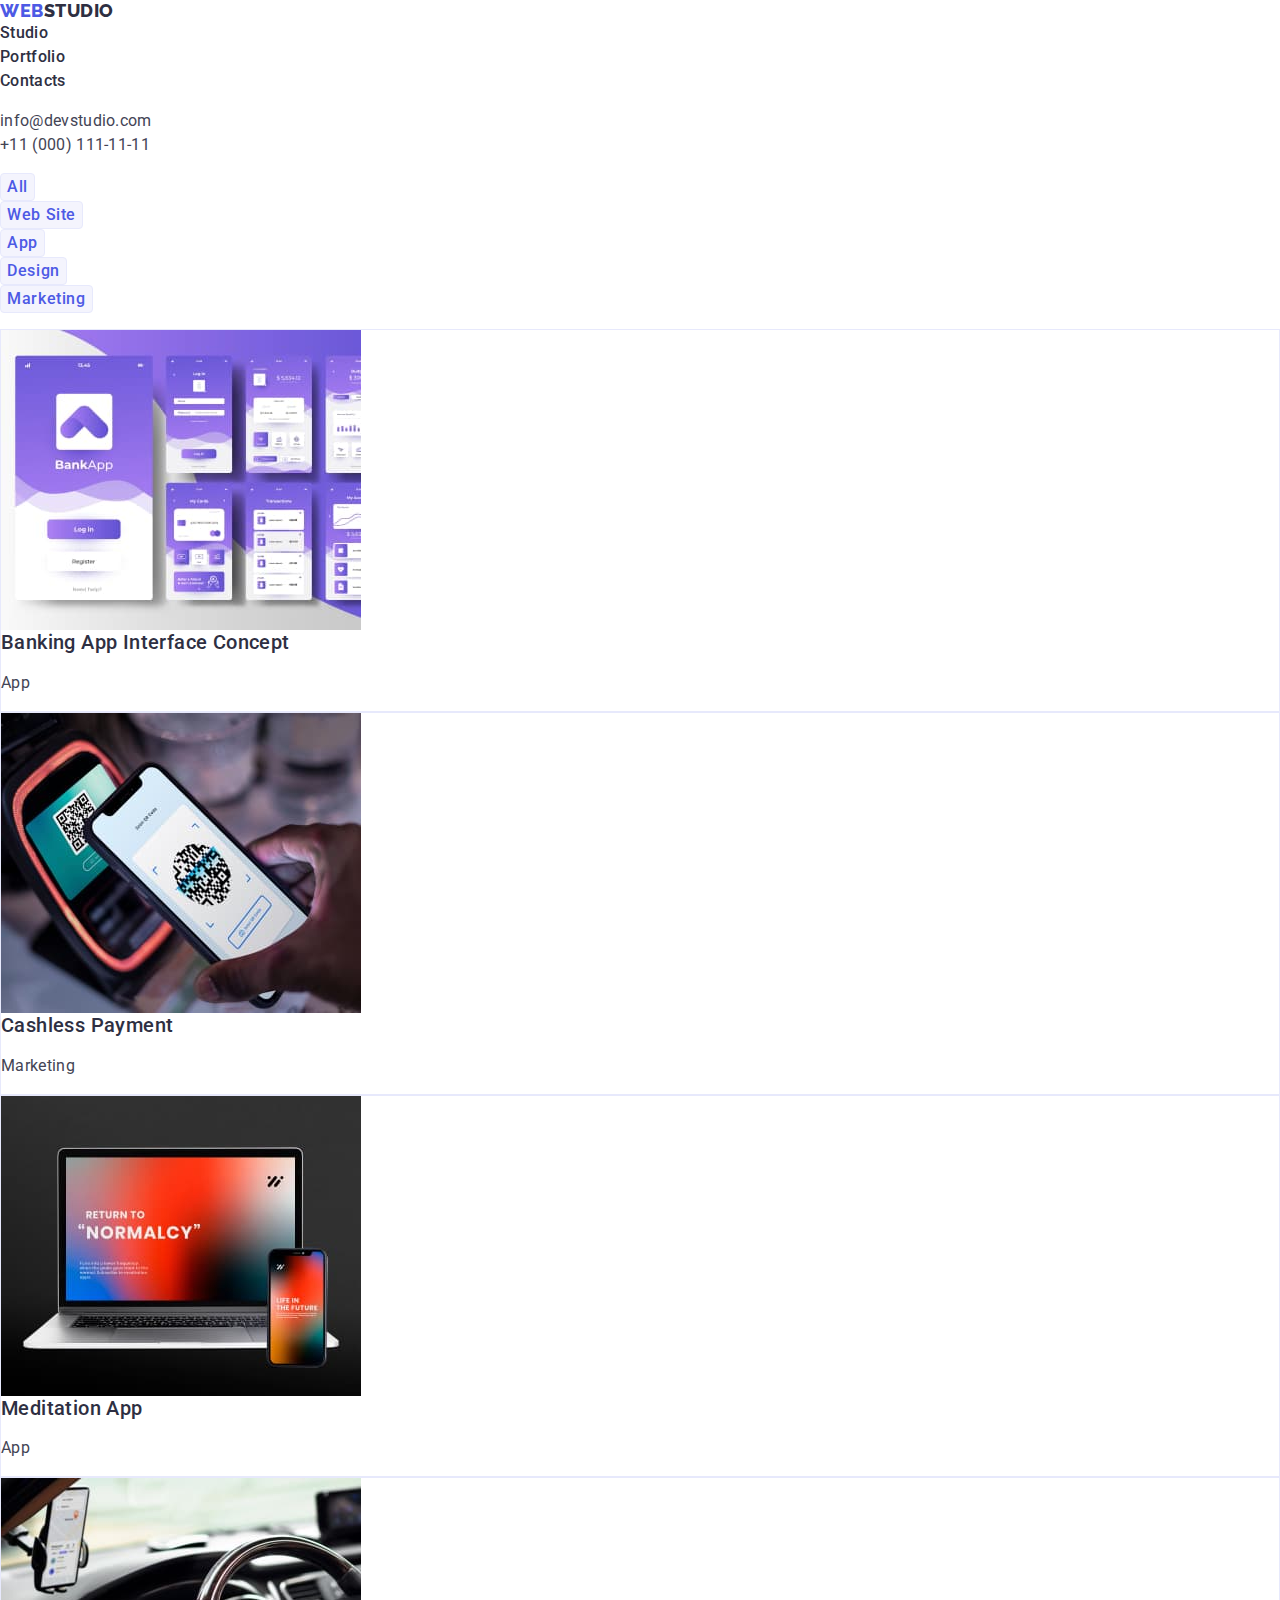
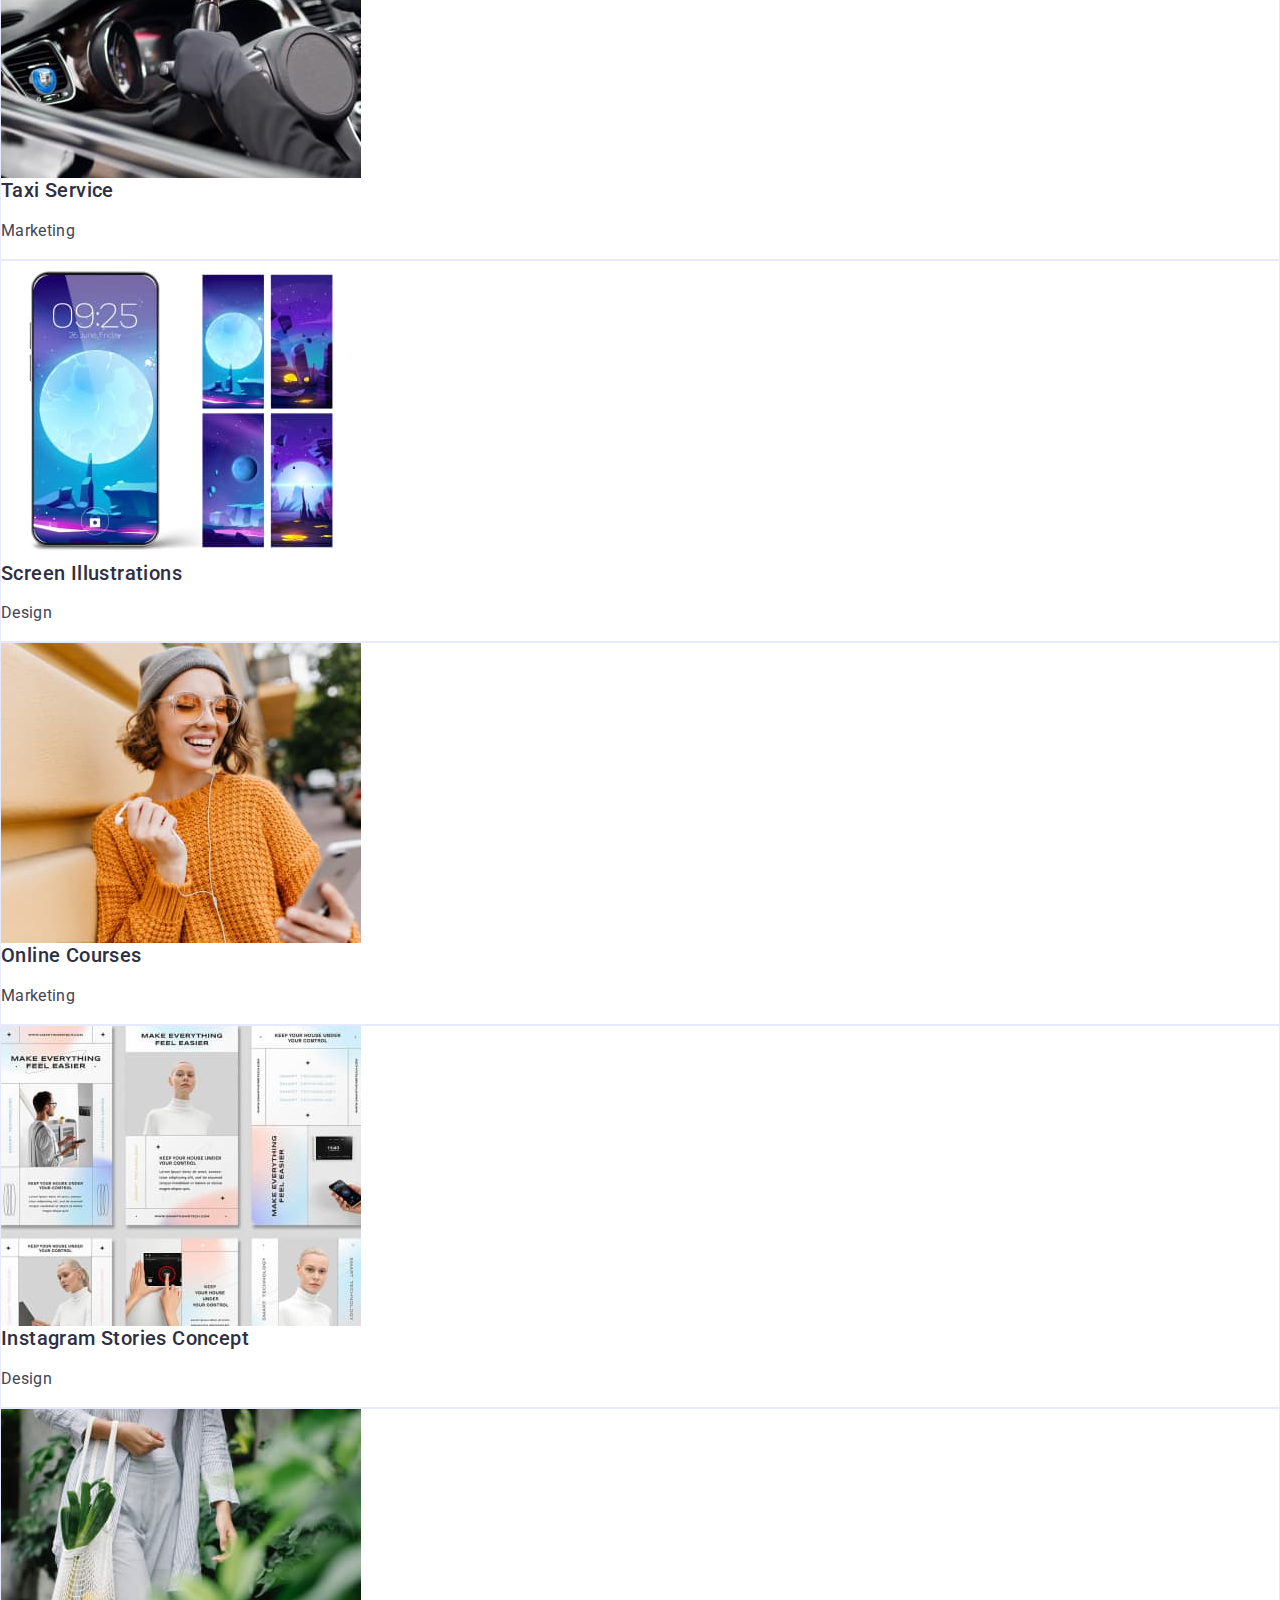
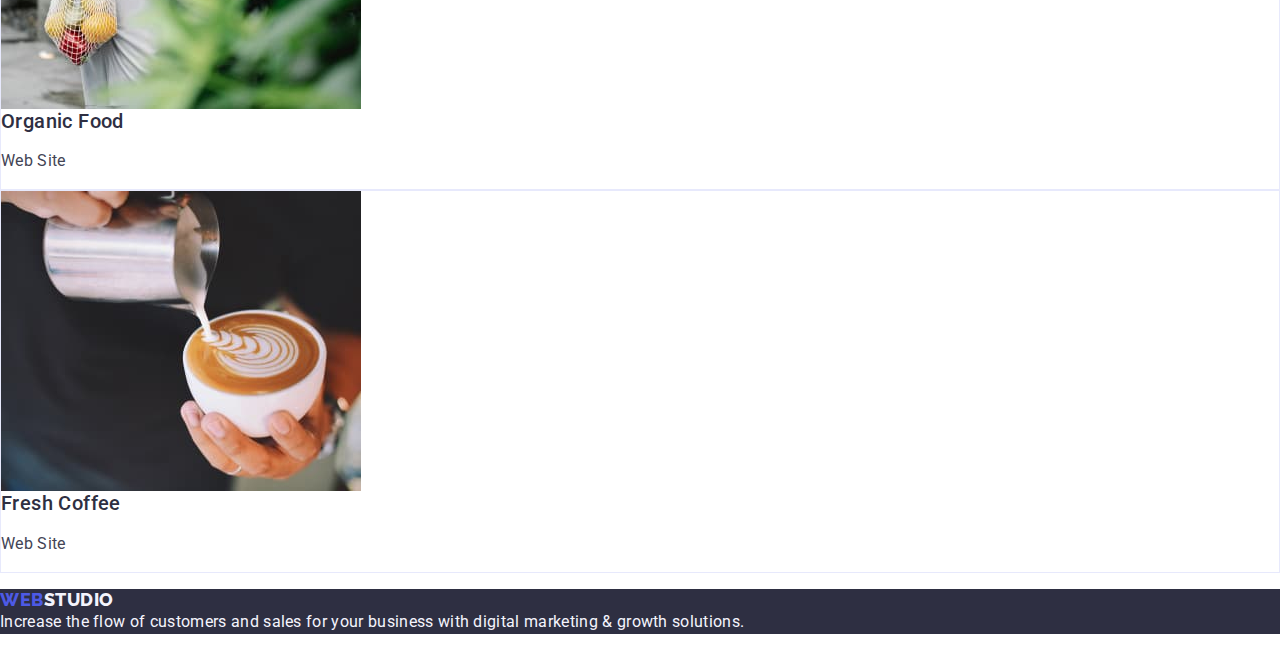
==== portfolio.html @ bf39bf57 "Initial commit" ====
<!DOCTYPE html>
<html lang="en">
	<head>
		<meta charset="UTF-8" />
		<meta http-equiv="X-UA-Compatible" content="IE=edge" />
		<meta name="viewport" content="width=device-width, initial-scale=1.0" />
		<title>WEbStudio</title>

		<link rel="preconnect" href="https://fonts.googleapis.com" />
		<link rel="preconnect" href="https://fonts.gstatic.com" crossorigin />
		<link
			href="https://fonts.googleapis.com/css2?family=Raleway:wght@800&family=Roboto:wght@400;500;700&display=swap"
			rel="stylesheet"
		/>
		<link rel="stylesheet" href="https://cdn.jsdelivr.net/npm/modern-normalize@1.1.0/modern-normalize.min.css" />
		<link rel="stylesheet" href="./css/styles.css" />
	</head>
	<body>
		<!-- ===========================Header=========================== -->

		<header class="page-header">
			<nav class="page-nav">
				<a class="link logo-link" href="./index.html">WEB<span class="logo-studio">Studio</span></a>
				<ul class="list menu">
					<li class="menu-item"><a class="link" href="./index.html">Studio</a></li>
					<li class="menu-item"><a class="link" href="./portfolio.html">Portfolio</a></li>
					<li><a class="link" href="">Contacts</a></li>
				</ul>
			</nav>
			<address class="contacts">
				<ul class="list">
					<li><a class="link" href="mailto:info@devstudio.com">info@devstudio.com</a></li>
					<li><a class="link" href="tel:+110001111111">+11 (000) 111-11-11</a></li>
				</ul>
			</address>
		</header>

		<!-- =========================Main========================== -->

		<main>
			<section>
				<h1 hidden>Portfolio</h1>
				<ul class="list">
					<li><button type="button" class="portfolio-menu-btn">All</button></li>
					<li><button type="button" class="portfolio-menu-btn">Web Site</button></li>
					<li><button type="button" class="portfolio-menu-btn">App</button></li>
					<li><button type="button" class="portfolio-menu-btn">Design</button></li>
					<li><button type="button" class="portfolio-menu-btn">Marketing</button></li>
				</ul>
				<ul class="list">
					<li class="portfolio-list-item">
						<a href="" class="link">
							<img src="./images/portfolio/img-1.jpg" alt="Phone screens witt bank app" width="360" height="300" />
							<h2 class="subtitle">Banking App Interface Concept</h2>
							<p class="descr">App</p>
						</a>
					</li>
					<li class="portfolio-list-item">
						<a href="" class="link">
							<img
								src="./images/portfolio/img-2.jpg"
								alt="Someone scanning QR-code wit phone"
								width="360"
								height="300"
							/>
							<h2 class="subtitle">Cashless Payment</h2>
							<p class="descr">Marketing</p>
						</a>
					</li>
					<li class="portfolio-list-item">
						<a href="" class="link">
							<img src="./images/portfolio/img-3.jpg" alt="screens of phone and laptop" width="360" height="300" />
							<h2 class="subtitle">Meditation App</h2>
							<p class="descr">App</p>
						</a>
					</li>
					<li class="portfolio-list-item">
						<a href="" class="link">
							<img src="./images/portfolio/img-4.jpg" alt="steering wheel" width="360" height="300" />
							<h2 class="subtitle">Taxi Service</h2>
							<p class="descr">Marketing</p>
						</a>
					</li>
					<li class="portfolio-list-item">
						<a href="" class="link">
							<img
								src="./images/portfolio/img-5.jpg"
								alt="Several phone screens with nice pictures"
								width="360"
								height="300"
							/>
							<h2 class="subtitle">Screen Illustrations</h2>
							<p class="descr">Design</p>
						</a>
					</li>
					<li class="portfolio-list-item">
						<a href="" class="link">
							<img
								src="./images/portfolio/img-6.jpg"
								alt="smiling girl looking at phone screen"
								width="360"
								height="300"
							/>
							<h2 class="subtitle">Online Courses</h2>
							<p class="descr">Marketing</p>
						</a>
					</li>
					<li class="portfolio-list-item">
						<a href="" class="link">
							<img src="./images/portfolio/img-7.jpg" alt="several variants of site design" width="360" height="300" />
							<h2 class="subtitle">Instagram Stories Concept</h2>
							<p class="descr">Design</p>
						</a>
					</li>
					<li class="portfolio-list-item">
						<a href="" class="link">
							<img src="./images/portfolio/img-8.jpg" alt="woman carrying grocery bag" width="360" height="300" />
							<h2 class="subtitle">Organic Food</h2>
							<p class="descr">Web Site</p>
						</a>
					</li>
					<li class="portfolio-list-item">
						<a href="" class="link">
							<img src="./images/portfolio/img-9.jpg" alt="man pouring milk into coffee" width="360" height="300" />
							<h2 class="subtitle">Fresh Coffee</h2>
							<p class="descr">Web Site</p>
						</a>
					</li>
				</ul>
			</section>
		</main>

		<!-- =========================Footer========================== -->

		<footer class="footer">
			<a class="link logo-link" href="./index.html">WEB<span class="logo-studio">Studio</span></a>
			<p class="descr">
				Increase the flow of customers and sales for your business with digital marketing & growth solutions.
			</p>
		</footer>
	</body>
</html>
---- css/styles.css ----
:root{
    --primary-brand:#4D5AE5;
    --pressed-state:#404BBF;
    --dark: #2E2F42;
    --success: #31D0AA;
    --text: #434455;
    --subtle-text: #8E8F99;
    --accent: #E7E9FC;
    --light: #f4f4fd;
    --modal-overlay: #2E2F42;
    --hero-background: #2E2F42;
    --white-background: #ffffff;
}
html {
    box-sizing: border-box;
}
body {
    font-family: 'Roboto', sans-serif;
    color: var(--text);
    background: var(--white-background);
}
h1, h2, h3, p {
    margin-top: 0;
}
img {
    display: block;
}
.list {
    list-style: none;
    margin-top: 0;
    padding-left: 0;
}

.link {
    text-decoration: none;
}
/*=========================Components=========================*/

.logo-link {
    font-family: 'Raleway', sans-serif;
    font-weight: 800;
    font-size: 18px;
    line-height: 1.17;
    letter-spacing: 0.03em;
    text-transform: uppercase;
    color: var(--primary-brand);
}
.logo-studio {
    color: var(--dark);
}
.footer .logo-studio {
    color: var(--light);
}

.title {
    font-size: 36px;
    line-height: 1.11;
    text-align: center;
    letter-spacing: 0.02em;
    text-transform: capitalize;
    color: var(--dark);
}
.subtitle {
    font-weight: 500;
    font-size: 20px;
    line-height: 1.2;
    letter-spacing: 0.02em;
    color: var(--dark);
}
.descr {
    line-height: 1.5;
    letter-spacing: 0.02em;
    color: var(--text);
}

/*=========================/Components========================*/

/*===========================Header===========================*/

header a {
    line-height: 1.5;
    letter-spacing: 0.02em;
}
.menu a {
    font-weight: 500;
    color: var(--dark);
}
.contacts a {
    color: var(--adr-color);
}
header a:not(.logo-link):hover,
header a:not(.logo-link):focus {
    color: var(--pressed-state);
}
.contacts {
    font-style: normal;
}
/*===========================/Header===========================*/

/*============================Hero=============================*/

.hero {
    background-color: var(--dark);
}
.hero-title {
    font-size: 56px;
    line-height: 1.07;
    text-align: center;
    letter-spacing: 0.02em;
    color: var(--white-background);
}
.order-btn {
    font-weight: 500;
    /* font-size: 16px; */
    line-height: 1.5;
    align-items: center;
    letter-spacing: 0.04em;
    background: var(--primary-brand);
    color: var(--white-background);
    cursor: pointer;
}
.order-btn:hover,
.order-btn:focus {
    background: var(--pressed-state);
}
/*===========================/Hero===========================*/

/*=========================Our Team==========================*/

.team {
    background: var(--light);
}
.team li {
    background: var(--white-background);
}
/*===========================/Our Team===========================*/

/*===========================Footer===========================*/

.footer {
    background-color: var(--dark);
}
.footer .descr {
    
    color: var(--light);
}
/*===========================/Footer===========================*/

/*===========================Portfolio===========================*/

.portfolio-menu-btn {
    font-weight: 500;
    font-size: 16px;
    line-height: 1.5;
    letter-spacing: 0.04em;
    color: var(--primary-brand);
    background: var(--light);
    border: 1px solid var(--accent);
    border-radius: 4px;
    cursor: pointer;
}
.portfolio-menu-btn:hover,
.portfolio-menu-btn:focus {
    color: var(--white-background);
    background: var(--pressed-state);
    box-shadow: 0px 3px 1px rgba(0, 0, 0, 0.1), 0px 2px 1px rgba(0, 0, 0, 0.08), 0px 2px 2px rgba(0, 0, 0, 0.12);
}
.portfolio-list-item {
    border: 1px solid var(--accent)
}

/*===========================Portfolio===========================*/
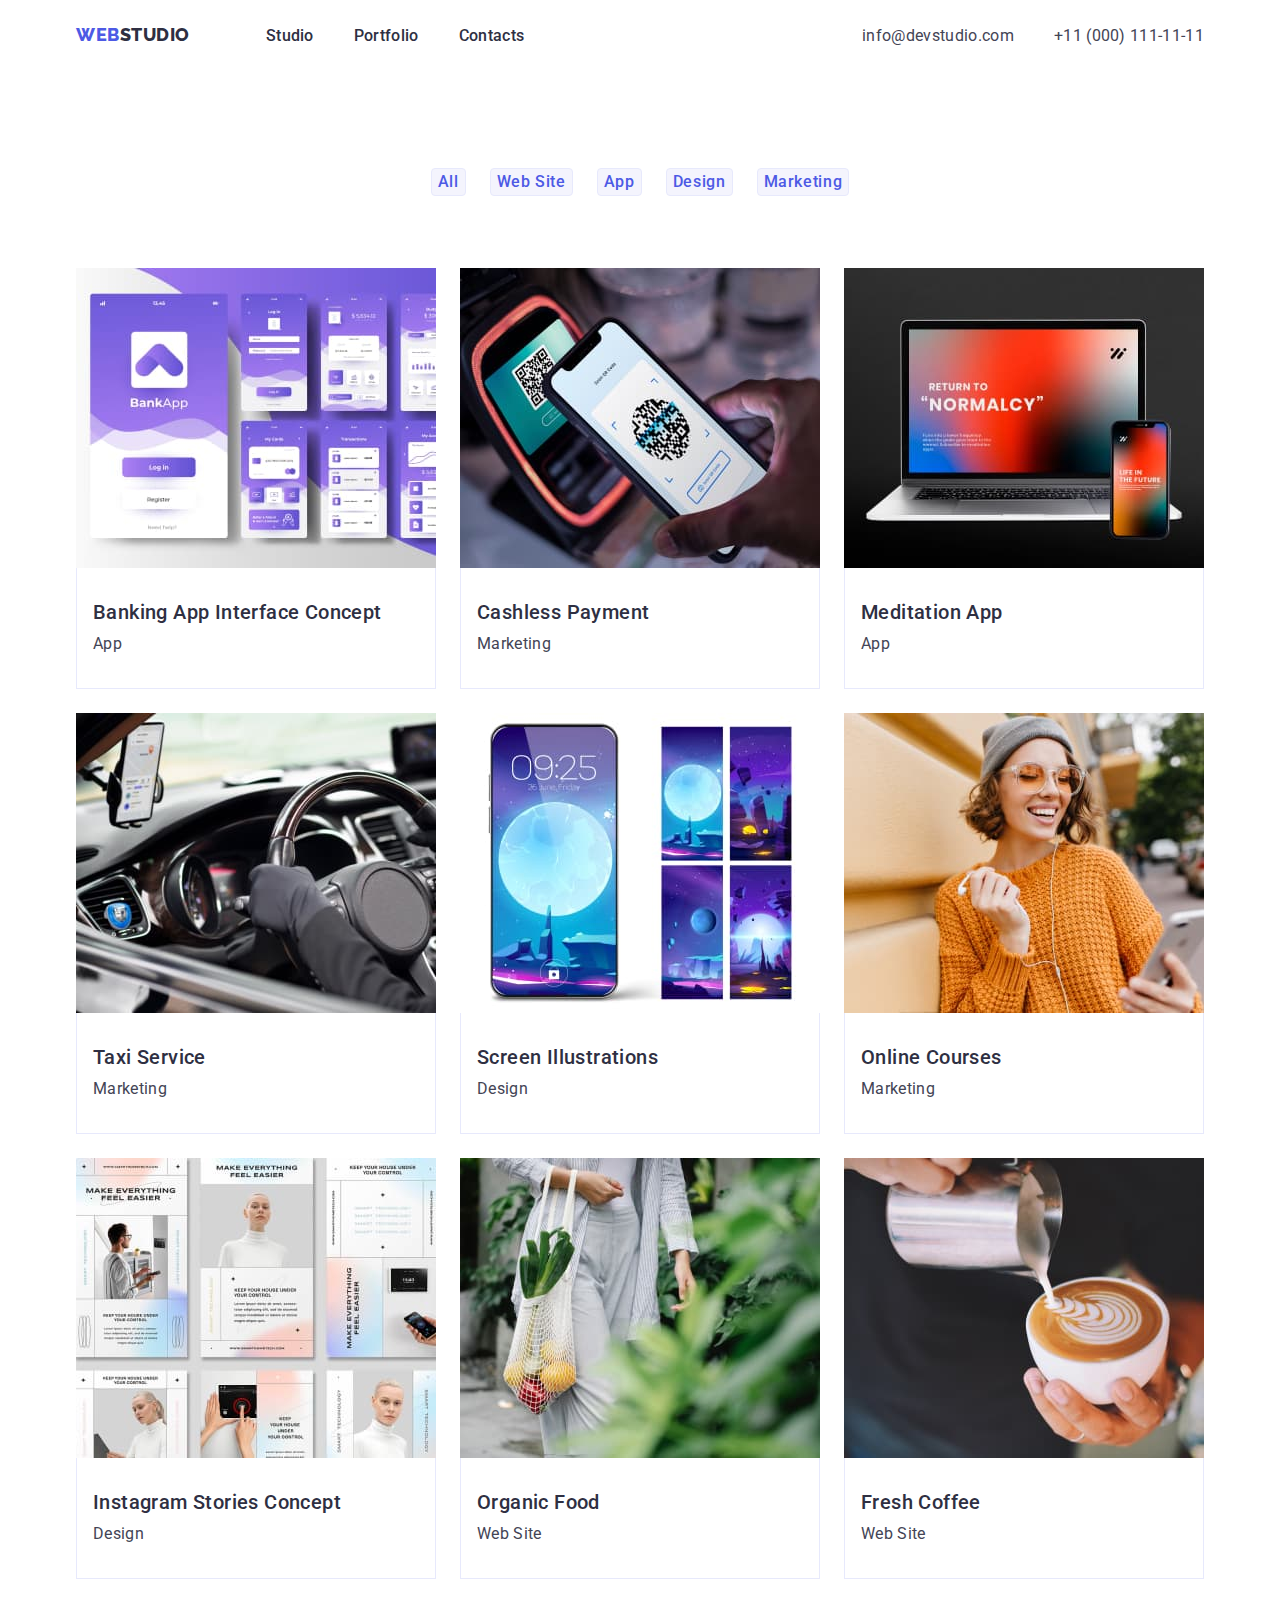
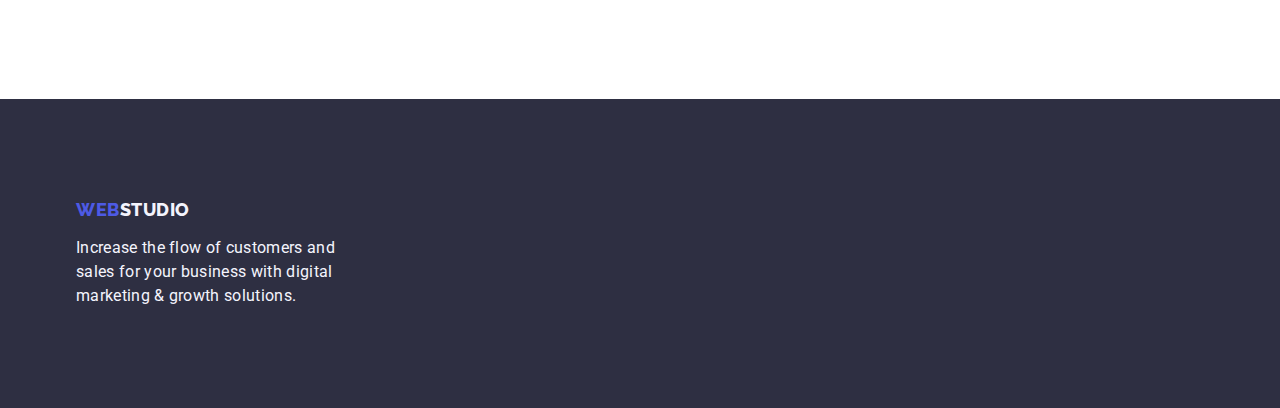
==== commit 5daa000c: "add flex-box" ====
--- a/portfolio.html
+++ b/portfolio.html
@@ -18,41 +18,49 @@
 	<body>
 		<!-- ===========================Header=========================== -->
 
-		<header class="page-header">
-			<nav class="page-nav">
-				<a class="link logo-link" href="./index.html">WEB<span class="logo-studio">Studio</span></a>
-				<ul class="list menu">
-					<li class="menu-item"><a class="link" href="./index.html">Studio</a></li>
-					<li class="menu-item"><a class="link" href="./portfolio.html">Portfolio</a></li>
-					<li><a class="link" href="">Contacts</a></li>
-				</ul>
-			</nav>
-			<address class="contacts">
-				<ul class="list">
-					<li><a class="link" href="mailto:info@devstudio.com">info@devstudio.com</a></li>
-					<li><a class="link" href="tel:+110001111111">+11 (000) 111-11-11</a></li>
-				</ul>
-			</address>
+		<header class="header-section">
+			<div class="header-container">
+				<nav class="nav-container">
+					<a class="link logo-link" href="./index.html">Web<span class="logo-studio">Studio</span></a>
+					<ul class="list nav-menu">
+						<li class="nav-menu-item"><a class="link header-link" href="./index.html">Studio</a></li>
+						<li class="nav-menu-item"><a class="link header-link" href="./portfolio.html">Portfolio</a></li>
+						<li class="nav-menu-item"><a class="link header-link" href="">Contacts</a></li>
+					</ul>
+				</nav>
+				<address class="contacts">
+					<ul class="list contacts-items">
+						<li class="contacts-item">
+							<a class="link header-link" href="mailto:info@devstudio.com">info@devstudio.com </a>
+						</li>
+						<li class="contacts-item">
+							<a class="link header-link" href="tel:+110001111111">+11 (000) 111-11-11</a>
+						</li>
+					</ul>
+				</address>
+			</div>
 		</header>
 
 		<!-- =========================Main========================== -->
 
 		<main>
-			<section>
-				<h1 hidden>Portfolio</h1>
-				<ul class="list">
+			<section class="container portfolio-container">
+				<h1 class="visually-hidden">Portfolio</h1>
+				<ul class="list filter-menu">
 					<li><button type="button" class="portfolio-menu-btn">All</button></li>
 					<li><button type="button" class="portfolio-menu-btn">Web Site</button></li>
 					<li><button type="button" class="portfolio-menu-btn">App</button></li>
 					<li><button type="button" class="portfolio-menu-btn">Design</button></li>
 					<li><button type="button" class="portfolio-menu-btn">Marketing</button></li>
 				</ul>
-				<ul class="list">
+				<ul class="list portfolio-list">
 					<li class="portfolio-list-item">
 						<a href="" class="link">
 							<img src="./images/portfolio/img-1.jpg" alt="Phone screens witt bank app" width="360" height="300" />
-							<h2 class="subtitle">Banking App Interface Concept</h2>
-							<p class="descr">App</p>
+							<div class="portfolio-card">
+								<h2 class="subtitle">Banking App Interface Concept</h2>
+								<p class="descr">App</p>
+							</div>
 						</a>
 					</li>
 					<li class="portfolio-list-item">
@@ -63,22 +71,28 @@
 								width="360"
 								height="300"
 							/>
-							<h2 class="subtitle">Cashless Payment</h2>
-							<p class="descr">Marketing</p>
+							<div class="portfolio-card">
+								<h2 class="subtitle">Cashless Payment</h2>
+								<p class="descr">Marketing</p>
+							</div>
 						</a>
 					</li>
 					<li class="portfolio-list-item">
 						<a href="" class="link">
 							<img src="./images/portfolio/img-3.jpg" alt="screens of phone and laptop" width="360" height="300" />
-							<h2 class="subtitle">Meditation App</h2>
-							<p class="descr">App</p>
+							<div class="portfolio-card">
+								<h2 class="subtitle">Meditation App</h2>
+								<p class="descr">App</p>
+							</div>
 						</a>
 					</li>
 					<li class="portfolio-list-item">
 						<a href="" class="link">
 							<img src="./images/portfolio/img-4.jpg" alt="steering wheel" width="360" height="300" />
-							<h2 class="subtitle">Taxi Service</h2>
-							<p class="descr">Marketing</p>
+							<div class="portfolio-card">
+								<h2 class="subtitle">Taxi Service</h2>
+								<p class="descr">Marketing</p>
+							</div>
 						</a>
 					</li>
 					<li class="portfolio-list-item">
@@ -89,8 +103,10 @@
 								width="360"
 								height="300"
 							/>
-							<h2 class="subtitle">Screen Illustrations</h2>
-							<p class="descr">Design</p>
+							<div class="portfolio-card">
+								<h2 class="subtitle">Screen Illustrations</h2>
+								<p class="descr">Design</p>
+							</div>
 						</a>
 					</li>
 					<li class="portfolio-list-item">
@@ -101,29 +117,37 @@
 								width="360"
 								height="300"
 							/>
-							<h2 class="subtitle">Online Courses</h2>
-							<p class="descr">Marketing</p>
+							<div class="portfolio-card">
+								<h2 class="subtitle">Online Courses</h2>
+								<p class="descr">Marketing</p>
+							</div>
 						</a>
 					</li>
 					<li class="portfolio-list-item">
 						<a href="" class="link">
 							<img src="./images/portfolio/img-7.jpg" alt="several variants of site design" width="360" height="300" />
-							<h2 class="subtitle">Instagram Stories Concept</h2>
-							<p class="descr">Design</p>
+							<div class="portfolio-card">
+								<h2 class="subtitle">Instagram Stories Concept</h2>
+								<p class="descr">Design</p>
+							</div>
 						</a>
 					</li>
 					<li class="portfolio-list-item">
 						<a href="" class="link">
 							<img src="./images/portfolio/img-8.jpg" alt="woman carrying grocery bag" width="360" height="300" />
-							<h2 class="subtitle">Organic Food</h2>
-							<p class="descr">Web Site</p>
+							<div class="portfolio-card">
+								<h2 class="subtitle">Organic Food</h2>
+								<p class="descr">Web Site</p>
+							</div>
 						</a>
 					</li>
 					<li class="portfolio-list-item">
 						<a href="" class="link">
 							<img src="./images/portfolio/img-9.jpg" alt="man pouring milk into coffee" width="360" height="300" />
-							<h2 class="subtitle">Fresh Coffee</h2>
-							<p class="descr">Web Site</p>
+							<div class="portfolio-card">
+								<h2 class="subtitle">Fresh Coffee</h2>
+								<p class="descr">Web Site</p>
+							</div>
 						</a>
 					</li>
 				</ul>
@@ -133,10 +157,14 @@
 		<!-- =========================Footer========================== -->
 
 		<footer class="footer">
-			<a class="link logo-link" href="./index.html">WEB<span class="logo-studio">Studio</span></a>
-			<p class="descr">
-				Increase the flow of customers and sales for your business with digital marketing & growth solutions.
-			</p>
+			<div class="container">
+				<div class="footer-wrapper">
+					<a class="link logo-link" href="./index.html">WEB<span class="logo-studio">Studio</span></a>
+					<p class="descr">
+						Increase the flow of customers and sales for your business with digital marketing & growth solutions.
+					</p>
+				</div>
+			</div>
 		</footer>
 	</body>
 </html>
--- a/css/styles.css
+++ b/css/styles.css
@@ -1,4 +1,6 @@
 :root{
+    --primary-font: 'Roboto', sans-serf;
+    --secondary-font: 'Raleway', sans-serf;
     --primary-brand:#4D5AE5;
     --pressed-state:#404BBF;
     --dark: #2E2F42;
@@ -15,12 +17,13 @@
     box-sizing: border-box;
 }
 body {
-    font-family: 'Roboto', sans-serif;
+    font-family: var(--primary-font);
     color: var(--text);
     background: var(--white-background);
 }
 h1, h2, h3, p {
     margin-top: 0;
+    margin-bottom: 0;
 }
 img {
     display: block;
@@ -28,6 +31,7 @@
 .list {
     list-style: none;
     margin-top: 0;
+    margin-bottom: 0;
     padding-left: 0;
 }
 
@@ -36,8 +40,22 @@
 }
 /*=========================Components=========================*/
 
+.container, .header-container {
+    width: 1158px;
+    margin-left: auto;
+    margin-right: auto;
+    padding-left: 15px;
+    padding-right: 15px;
+
+    display: flex;
+}
+.container {
+    padding-top: 120px;
+    padding-bottom: 120px;
+}
+
 .logo-link {
-    font-family: 'Raleway', sans-serif;
+    font-family: var(--secondary-font);
     font-weight: 800;
     font-size: 18px;
     line-height: 1.17;
@@ -72,51 +90,110 @@
     letter-spacing: 0.02em;
     color: var(--text);
 }
+.visually-hidden {
+    position: absolute;
+    top: -150%;
+    z-index: -100;
+    width: 0;
+    height: 0;
+    opacity: 0;
+    visibility: hidden;
+    user-select: none;
+    pointer-events: none;
+    cursor: none;
+    margin: 0;
+    padding: 0;
+    overflow: hidden;
+    border: none;
+    outline: none;
+    white-space: nowrap;
+}
 
 /*=========================/Components========================*/
 
 /*===========================Header===========================*/
 
+.header-container {
+    justify-content: space-between;
+}
+.nav-container {
+    display: flex;
+}
+.nav-menu{
+    display: flex;
+    margin-left: 76px;
+    gap: 40px;
+}
 header a {
+    display: block;
+    padding-top: 24px;
+    padding-bottom: 24px;
+}
+.header-link {
     line-height: 1.5;
     letter-spacing: 0.02em;
 }
-.menu a {
+.nav-menu .header-link {
     font-weight: 500;
     color: var(--dark);
 }
-.contacts a {
+.contacts .header-link {
     color: var(--adr-color);
 }
-header a:not(.logo-link):hover,
-header a:not(.logo-link):focus {
+.header-link:hover,
+.header-link:focus {
     color: var(--pressed-state);
 }
+/* .nav-menu-item:not(:last-child) {
+    margin-right: 40px;
+} */
 .contacts {
     font-style: normal;
 }
+.contacts-items {
+    display: flex;
+    gap: 40px;
+}
+/* .contacts-item:not(:last-child) {
+    margin-right: 40px;
+} */
+
 /*===========================/Header===========================*/
 
 /*============================Hero=============================*/
 
 .hero {
     background-color: var(--dark);
+    text-align: center;
+}
+.hero-wrapper {
+    width: 496px;
+    padding-top: 188px;
+    padding-bottom: 188px;
+    margin-left: auto;
+    margin-right: auto;
 }
 .hero-title {
     font-size: 56px;
     line-height: 1.07;
-    text-align: center;
     letter-spacing: 0.02em;
     color: var(--white-background);
 }
 .order-btn {
+    margin-top: 48px;
+    padding: 16px 32px;
+
     font-weight: 500;
     /* font-size: 16px; */
     line-height: 1.5;
     align-items: center;
     letter-spacing: 0.04em;
+
     background: var(--primary-brand);
     color: var(--white-background);
+
+    box-shadow: 0px 4px 4px rgba(0, 0, 0, 0.15);
+    border-radius: 4px;
     cursor: pointer;
 }
 .order-btn:hover,
@@ -125,13 +202,62 @@
 }
 /*===========================/Hero===========================*/
 
+/* =======================Our Advantages======================= */
+
+.features {
+    display: flex;
+    gap: 24px;
+}
+.features .descr {
+    flex-basis: calc((100% - 72px)/4);
+}
+.features .subtitle {
+    margin-bottom: 8px;
+}
+
+/* ======================/Our Advantages======================= */
+
+/* =======================Our products======================== */
+
+.products-container {
+    padding-top: 72;
+}
+.products-list,
+.team-list {
+    display: flex;
+    flex-wrap: wrap;
+    gap: 24px;
+}
+.product-list li {
+    flex-basis: calc((100% - 48px)/3);
+}
+/* ======================/Our products======================== */
+
 /*=========================Our Team==========================*/
 
 .team {
     background: var(--light);
 }
+.team-container {
+    flex-direction: column;
+}
+.team-list {
+    margin-top: 72px;
+}
 .team li {
+    flex-basis: calc((100% - 72px)/4);
+    width: 264px;
     background: var(--white-background);
+    box-shadow: 0px 1px 6px rgba(46, 47, 66, 0.08), 0px 1px 1px rgba(46, 47, 66, 0.16), 0px 2px 1px rgba(46, 47, 66, 0.08);
+    border-radius: 0px 0px 4px 4px;
+}
+.team-descr {
+    padding-top: 32px;
+    padding-bottom: 32px;
+    text-align: center;
+}
+.team-descr .subtitle {
+    margin-bottom: 8px;
 }
 /*===========================/Our Team===========================*/
 
@@ -139,15 +265,38 @@
 
 .footer {
     background-color: var(--dark);
+    
+}
+.footer .container {
+    padding-top: 100px;
+    padding-bottom: 100px;
+}
+.footer-wrapper {
+    width: 264px;
 }
 .footer .descr {
-    
+    margin-top: 16px;
     color: var(--light);
 }
 /*===========================/Footer===========================*/
 
 /*===========================Portfolio===========================*/
 
+.portfolio-container {
+    padding-top: 96px;
+    flex-direction: column;
+}
+.filter-menu {
+    margin-bottom: 72px;
+    display: flex;
+    justify-content: center;
+    gap:24px;
+}
+.portfolio-list {
+    display: flex;
+    flex-wrap: wrap;
+    gap: 24px;
+}
 .portfolio-menu-btn {
     font-weight: 500;
     font-size: 16px;
@@ -166,7 +315,18 @@
     box-shadow: 0px 3px 1px rgba(0, 0, 0, 0.1), 0px 2px 1px rgba(0, 0, 0, 0.08), 0px 2px 2px rgba(0, 0, 0, 0.12);
 }
 .portfolio-list-item {
-    border: 1px solid var(--accent)
+    flex-basis: calc((100% - 48px)/3);
+}
+.portfolio-card {
+    border: 1px solid var(--accent);
+    border-top: none;
+    padding-top: 32px;
+    padding-bottom: 32px;
+    padding-left: 16px;
+
+}
+.portfolio-card .subtitle {
+    margin-bottom: 8px;
 }
 
 /*===========================Portfolio===========================*/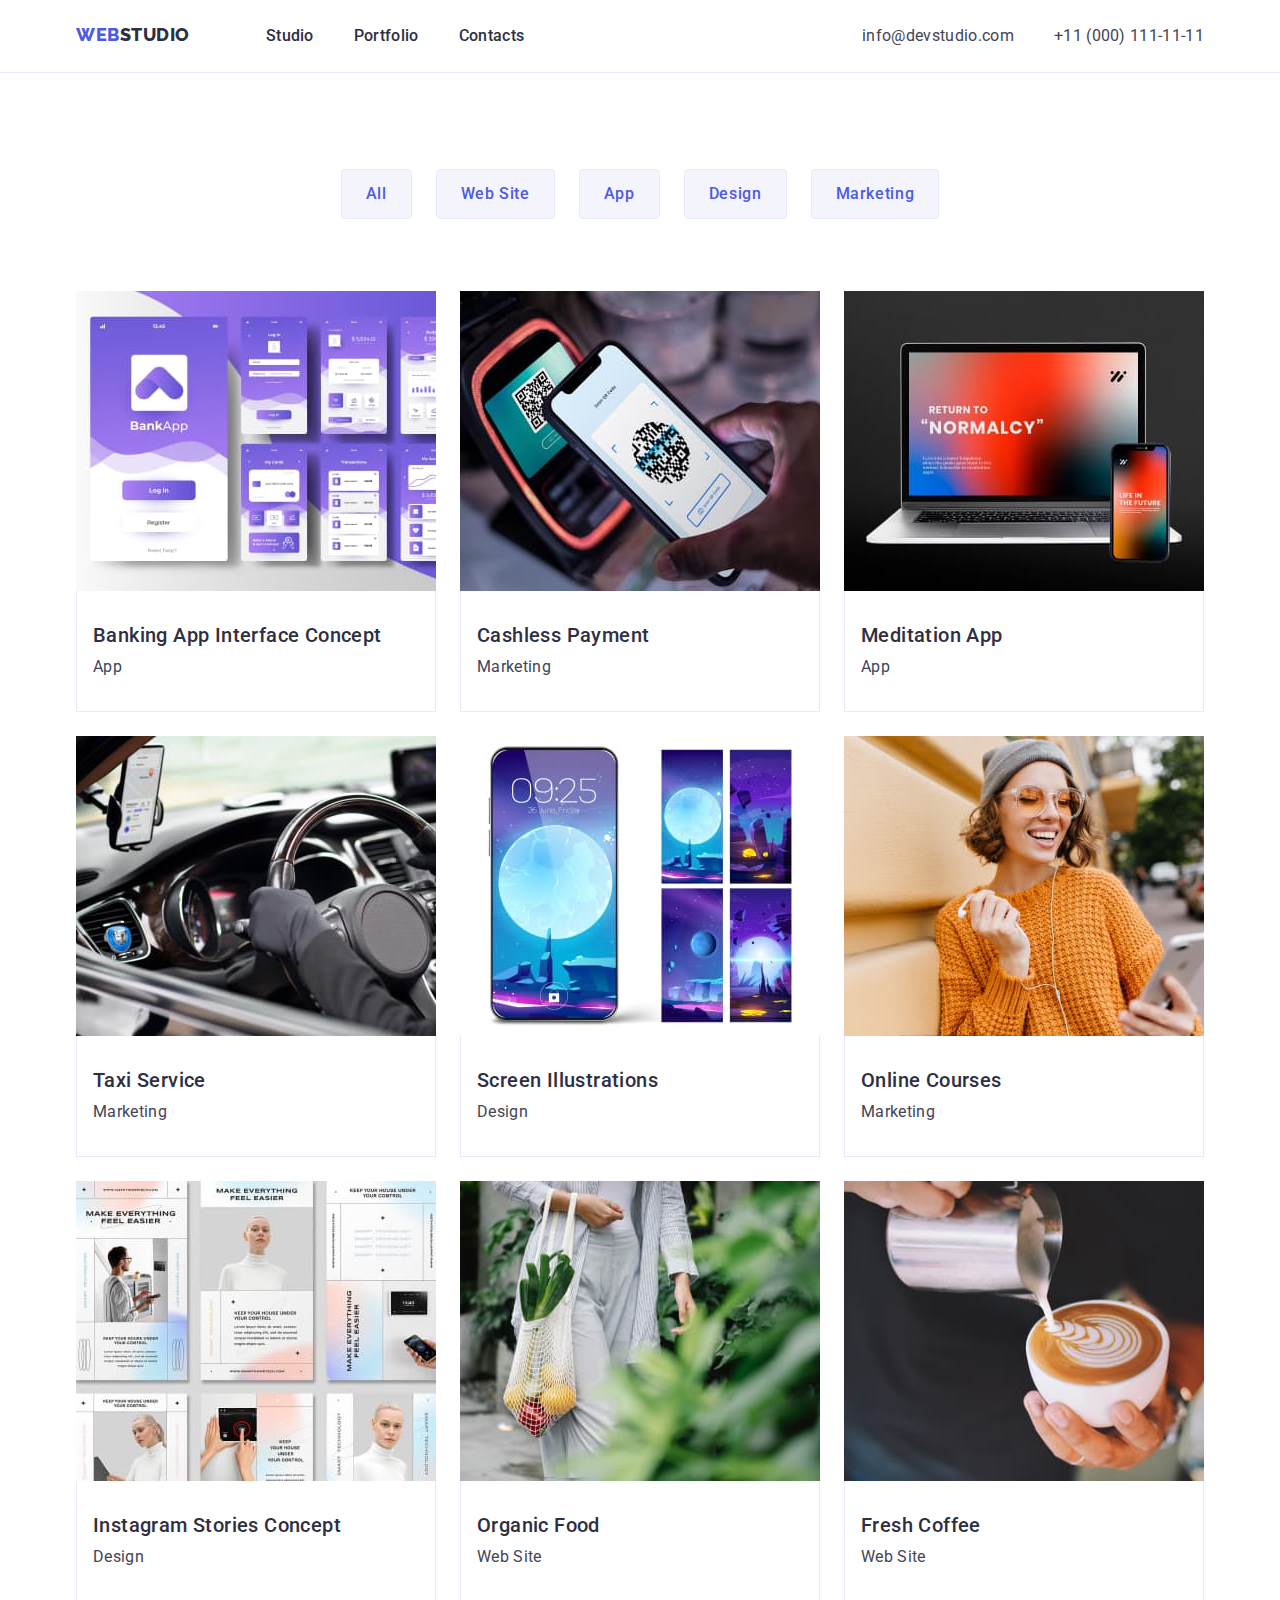
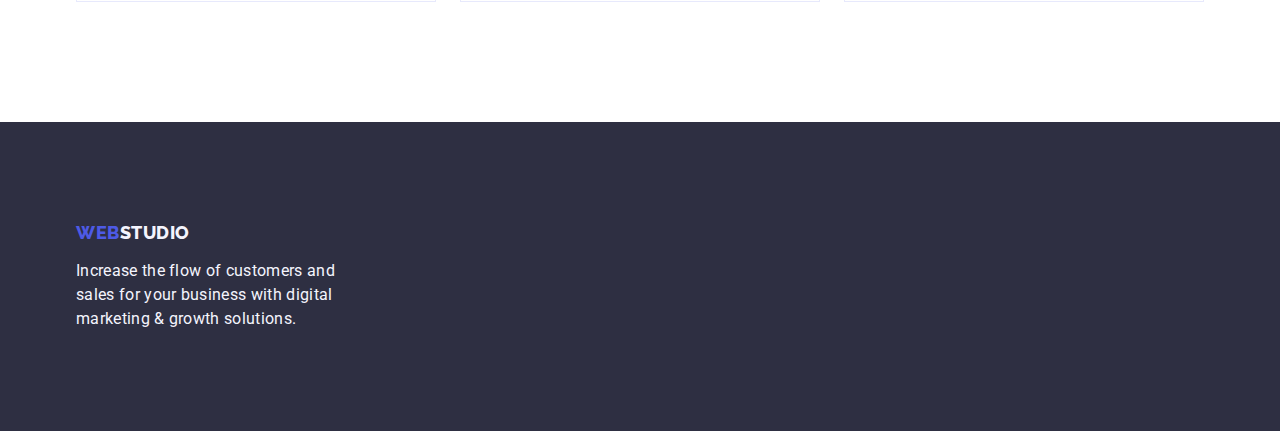
==== commit 5a1cc179: "fix mistakes" ====
--- a/portfolio.html
+++ b/portfolio.html
@@ -44,126 +44,131 @@
 		<!-- =========================Main========================== -->
 
 		<main>
-			<section class="container portfolio-container">
-				<h1 class="visually-hidden">Portfolio</h1>
-				<ul class="list filter-menu">
-					<li><button type="button" class="portfolio-menu-btn">All</button></li>
-					<li><button type="button" class="portfolio-menu-btn">Web Site</button></li>
-					<li><button type="button" class="portfolio-menu-btn">App</button></li>
-					<li><button type="button" class="portfolio-menu-btn">Design</button></li>
-					<li><button type="button" class="portfolio-menu-btn">Marketing</button></li>
-				</ul>
-				<ul class="list portfolio-list">
-					<li class="portfolio-list-item">
-						<a href="" class="link">
-							<img src="./images/portfolio/img-1.jpg" alt="Phone screens witt bank app" width="360" height="300" />
-							<div class="portfolio-card">
-								<h2 class="subtitle">Banking App Interface Concept</h2>
-								<p class="descr">App</p>
-							</div>
-						</a>
-					</li>
-					<li class="portfolio-list-item">
-						<a href="" class="link">
-							<img
-								src="./images/portfolio/img-2.jpg"
-								alt="Someone scanning QR-code wit phone"
-								width="360"
-								height="300"
-							/>
-							<div class="portfolio-card">
-								<h2 class="subtitle">Cashless Payment</h2>
-								<p class="descr">Marketing</p>
-							</div>
-						</a>
-					</li>
-					<li class="portfolio-list-item">
-						<a href="" class="link">
-							<img src="./images/portfolio/img-3.jpg" alt="screens of phone and laptop" width="360" height="300" />
-							<div class="portfolio-card">
-								<h2 class="subtitle">Meditation App</h2>
-								<p class="descr">App</p>
-							</div>
-						</a>
-					</li>
-					<li class="portfolio-list-item">
-						<a href="" class="link">
-							<img src="./images/portfolio/img-4.jpg" alt="steering wheel" width="360" height="300" />
-							<div class="portfolio-card">
-								<h2 class="subtitle">Taxi Service</h2>
-								<p class="descr">Marketing</p>
-							</div>
-						</a>
-					</li>
-					<li class="portfolio-list-item">
-						<a href="" class="link">
-							<img
-								src="./images/portfolio/img-5.jpg"
-								alt="Several phone screens with nice pictures"
-								width="360"
-								height="300"
-							/>
-							<div class="portfolio-card">
-								<h2 class="subtitle">Screen Illustrations</h2>
-								<p class="descr">Design</p>
-							</div>
-						</a>
-					</li>
-					<li class="portfolio-list-item">
-						<a href="" class="link">
-							<img
-								src="./images/portfolio/img-6.jpg"
-								alt="smiling girl looking at phone screen"
-								width="360"
-								height="300"
-							/>
-							<div class="portfolio-card">
-								<h2 class="subtitle">Online Courses</h2>
-								<p class="descr">Marketing</p>
-							</div>
-						</a>
-					</li>
-					<li class="portfolio-list-item">
-						<a href="" class="link">
-							<img src="./images/portfolio/img-7.jpg" alt="several variants of site design" width="360" height="300" />
-							<div class="portfolio-card">
-								<h2 class="subtitle">Instagram Stories Concept</h2>
-								<p class="descr">Design</p>
-							</div>
-						</a>
-					</li>
-					<li class="portfolio-list-item">
-						<a href="" class="link">
-							<img src="./images/portfolio/img-8.jpg" alt="woman carrying grocery bag" width="360" height="300" />
-							<div class="portfolio-card">
-								<h2 class="subtitle">Organic Food</h2>
-								<p class="descr">Web Site</p>
-							</div>
-						</a>
-					</li>
-					<li class="portfolio-list-item">
-						<a href="" class="link">
-							<img src="./images/portfolio/img-9.jpg" alt="man pouring milk into coffee" width="360" height="300" />
-							<div class="portfolio-card">
-								<h2 class="subtitle">Fresh Coffee</h2>
-								<p class="descr">Web Site</p>
-							</div>
-						</a>
-					</li>
-				</ul>
+			<section class="section portfolio-section">
+				<div class="container portfolio-container">
+					<h1 class="visually-hidden">Portfolio</h1>
+					<ul class="list filter-menu">
+						<li><button type="button" class="portfolio-menu-btn">All</button></li>
+						<li><button type="button" class="portfolio-menu-btn">Web Site</button></li>
+						<li><button type="button" class="portfolio-menu-btn">App</button></li>
+						<li><button type="button" class="portfolio-menu-btn">Design</button></li>
+						<li><button type="button" class="portfolio-menu-btn">Marketing</button></li>
+					</ul>
+					<ul class="list portfolio-list">
+						<li class="portfolio-list-item">
+							<a href="" class="link">
+								<img src="./images/portfolio/img-1.jpg" alt="Phone screens witt bank app" width="360" height="300" />
+								<div class="portfolio-card">
+									<h2 class="subtitle">Banking App Interface Concept</h2>
+									<p class="descr">App</p>
+								</div>
+							</a>
+						</li>
+						<li class="portfolio-list-item">
+							<a href="" class="link">
+								<img
+									src="./images/portfolio/img-2.jpg"
+									alt="Someone scanning QR-code wit phone"
+									width="360"
+									height="300"
+								/>
+								<div class="portfolio-card">
+									<h2 class="subtitle">Cashless Payment</h2>
+									<p class="descr">Marketing</p>
+								</div>
+							</a>
+						</li>
+						<li class="portfolio-list-item">
+							<a href="" class="link">
+								<img src="./images/portfolio/img-3.jpg" alt="screens of phone and laptop" width="360" height="300" />
+								<div class="portfolio-card">
+									<h2 class="subtitle">Meditation App</h2>
+									<p class="descr">App</p>
+								</div>
+							</a>
+						</li>
+						<li class="portfolio-list-item">
+							<a href="" class="link">
+								<img src="./images/portfolio/img-4.jpg" alt="steering wheel" width="360" height="300" />
+								<div class="portfolio-card">
+									<h2 class="subtitle">Taxi Service</h2>
+									<p class="descr">Marketing</p>
+								</div>
+							</a>
+						</li>
+						<li class="portfolio-list-item">
+							<a href="" class="link">
+								<img
+									src="./images/portfolio/img-5.jpg"
+									alt="Several phone screens with nice pictures"
+									width="360"
+									height="300"
+								/>
+								<div class="portfolio-card">
+									<h2 class="subtitle">Screen Illustrations</h2>
+									<p class="descr">Design</p>
+								</div>
+							</a>
+						</li>
+						<li class="portfolio-list-item">
+							<a href="" class="link">
+								<img
+									src="./images/portfolio/img-6.jpg"
+									alt="smiling girl looking at phone screen"
+									width="360"
+									height="300"
+								/>
+								<div class="portfolio-card">
+									<h2 class="subtitle">Online Courses</h2>
+									<p class="descr">Marketing</p>
+								</div>
+							</a>
+						</li>
+						<li class="portfolio-list-item">
+							<a href="" class="link">
+								<img
+									src="./images/portfolio/img-7.jpg"
+									alt="several variants of site design"
+									width="360"
+									height="300"
+								/>
+								<div class="portfolio-card">
+									<h2 class="subtitle">Instagram Stories Concept</h2>
+									<p class="descr">Design</p>
+								</div>
+							</a>
+						</li>
+						<li class="portfolio-list-item">
+							<a href="" class="link">
+								<img src="./images/portfolio/img-8.jpg" alt="woman carrying grocery bag" width="360" height="300" />
+								<div class="portfolio-card">
+									<h2 class="subtitle">Organic Food</h2>
+									<p class="descr">Web Site</p>
+								</div>
+							</a>
+						</li>
+						<li class="portfolio-list-item">
+							<a href="" class="link">
+								<img src="./images/portfolio/img-9.jpg" alt="man pouring milk into coffee" width="360" height="300" />
+								<div class="portfolio-card">
+									<h2 class="subtitle">Fresh Coffee</h2>
+									<p class="descr">Web Site</p>
+								</div>
+							</a>
+						</li>
+					</ul>
+				</div>
 			</section>
 		</main>
 
 		<!-- =========================Footer========================== -->
 
-		<footer class="footer">
+		<footer class="footer-section">
 			<div class="container">
-				<div class="footer-wrapper">
-					<a class="link logo-link" href="./index.html">WEB<span class="logo-studio">Studio</span></a>
-					<p class="descr">
-						Increase the flow of customers and sales for your business with digital marketing & growth solutions.
-					</p>
-				</div>
+				<a class="link logo-link" href="./index.html">WEB<span class="logo-studio">Studio</span></a>
+				<p class="descr">
+					Increase the flow of customers and sales for your business with digital marketing & growth solutions.
+				</p>
 			</div>
 		</footer>
 	</body>
--- a/css/styles.css
+++ b/css/styles.css
@@ -40,6 +40,10 @@
 }
 /*=========================Components=========================*/
 
+.section {
+    padding-top: 120px;
+    padding-bottom: 120px;
+}
 .container, .header-container {
     width: 1158px;
     margin-left: auto;
@@ -49,11 +53,6 @@
 
     display: flex;
 }
-.container {
-    padding-top: 120px;
-    padding-bottom: 120px;
-}
-
 .logo-link {
     font-family: var(--secondary-font);
     font-weight: 800;
@@ -66,11 +65,12 @@
 .logo-studio {
     color: var(--dark);
 }
-.footer .logo-studio {
+.footer-section .logo-studio {
     color: var(--light);
 }
 
 .title {
+    margin-bottom: 72px;
     font-size: 36px;
     line-height: 1.11;
     text-align: center;
@@ -112,19 +112,19 @@
 /*=========================/Components========================*/
 
 /*===========================Header===========================*/
-
-.header-container {
-    justify-content: space-between;
+.header-section {
+    border-bottom: 1px solid #E7E9FC;
 }
 .nav-container {
     display: flex;
+    margin-right: auto;
 }
 .nav-menu{
     display: flex;
     margin-left: 76px;
     gap: 40px;
 }
-header a {
+.header-section a {
     display: block;
     padding-top: 24px;
     padding-bottom: 24px;
@@ -144,9 +144,6 @@
 .header-link:focus {
     color: var(--pressed-state);
 }
-/* .nav-menu-item:not(:last-child) {
-    margin-right: 40px;
-} */
 .contacts {
     font-style: normal;
 }
@@ -154,37 +151,37 @@
     display: flex;
     gap: 40px;
 }
-/* .contacts-item:not(:last-child) {
-    margin-right: 40px;
-} */
 
 /*===========================/Header===========================*/
 
 /*============================Hero=============================*/
 
-.hero {
+.hero-section {
     background-color: var(--dark);
-    text-align: center;
-}
-.hero-wrapper {
-    width: 496px;
     padding-top: 188px;
     padding-bottom: 188px;
+    
+}
+.hero-title {
+    width: 496px;
     margin-left: auto;
     margin-right: auto;
-}
-.hero-title {
+
+    text-align: center;
     font-size: 56px;
     line-height: 1.07;
     letter-spacing: 0.02em;
+
     color: var(--white-background);
 }
 .order-btn {
+    display: block;
     margin-top: 48px;
     padding: 16px 32px;
+    margin-left: auto;
+    margin-right: auto;
 
     font-weight: 500;
-    /* font-size: 16px; */
     line-height: 1.5;
     align-items: center;
     letter-spacing: 0.04em;
@@ -193,6 +190,7 @@
     color: var(--white-background);
 
     box-shadow: 0px 4px 4px rgba(0, 0, 0, 0.15);
+    border: none;
     border-radius: 4px;
     cursor: pointer;
 }
@@ -204,49 +202,47 @@
 
 /* =======================Our Advantages======================= */
 
-.features {
-    display: flex;
-    gap: 24px;
-}
-.features .descr {
-    flex-basis: calc((100% - 72px)/4);
-}
-.features .subtitle {
-    margin-bottom: 8px;
-}
-
-/* ======================/Our Advantages======================= */
-
-/* =======================Our products======================== */
-
-.products-container {
-    padding-top: 72;
-}
+.features-list,
 .products-list,
-.team-list {
+.team-list,
+.portfolio-list {
     display: flex;
     flex-wrap: wrap;
     gap: 24px;
-}
-.product-list li {
+    gap: 24px;
+}
+.features-item {
+    flex-basis: calc((100% - 72px)/4);
+}
+.features-list .subtitle {
+    margin-bottom: 8px;
+}
+
+/* ======================/Our Advantages======================= */
+
+/* =======================Our products======================== */
+
+.products-section {
+    padding-top: 0;
+}
+.products-section .container {
+    flex-direction: column;
+}
+.products-item {
     flex-basis: calc((100% - 48px)/3);
 }
 /* ======================/Our products======================== */
 
 /*=========================Our Team==========================*/
 
-.team {
+.team-section {
     background: var(--light);
 }
 .team-container {
     flex-direction: column;
 }
-.team-list {
-    margin-top: 72px;
-}
-.team li {
+.team-item {
     flex-basis: calc((100% - 72px)/4);
-    width: 264px;
     background: var(--white-background);
     box-shadow: 0px 1px 6px rgba(46, 47, 66, 0.08), 0px 1px 1px rgba(46, 47, 66, 0.16), 0px 2px 1px rgba(46, 47, 66, 0.08);
     border-radius: 0px 0px 4px 4px;
@@ -263,18 +259,17 @@
 
 /*===========================Footer===========================*/
 
-.footer {
+.footer-section {
     background-color: var(--dark);
-    
-}
-.footer .container {
     padding-top: 100px;
     padding-bottom: 100px;
 }
-.footer-wrapper {
+.footer-section .container {
+    flex-direction: column;
+}
+.footer-section .descr {
+    display: block;
     width: 264px;
-}
-.footer .descr {
     margin-top: 16px;
     color: var(--light);
 }
@@ -282,8 +277,11 @@
 
 /*===========================Portfolio===========================*/
 
+.portfolio-section {
+    padding-top: 96px;
+}
 .portfolio-container {
-    padding-top: 96px;
+    display: flex;
     flex-direction: column;
 }
 .filter-menu {
@@ -291,21 +289,18 @@
     display: flex;
     justify-content: center;
     gap:24px;
-}
-.portfolio-list {
-    display: flex;
-    flex-wrap: wrap;
-    gap: 24px;
 }
 .portfolio-menu-btn {
     font-weight: 500;
     font-size: 16px;
     line-height: 1.5;
     letter-spacing: 0.04em;
+
     color: var(--primary-brand);
     background: var(--light);
     border: 1px solid var(--accent);
     border-radius: 4px;
+    padding: 12px 24px;
     cursor: pointer;
 }
 .portfolio-menu-btn:hover,
